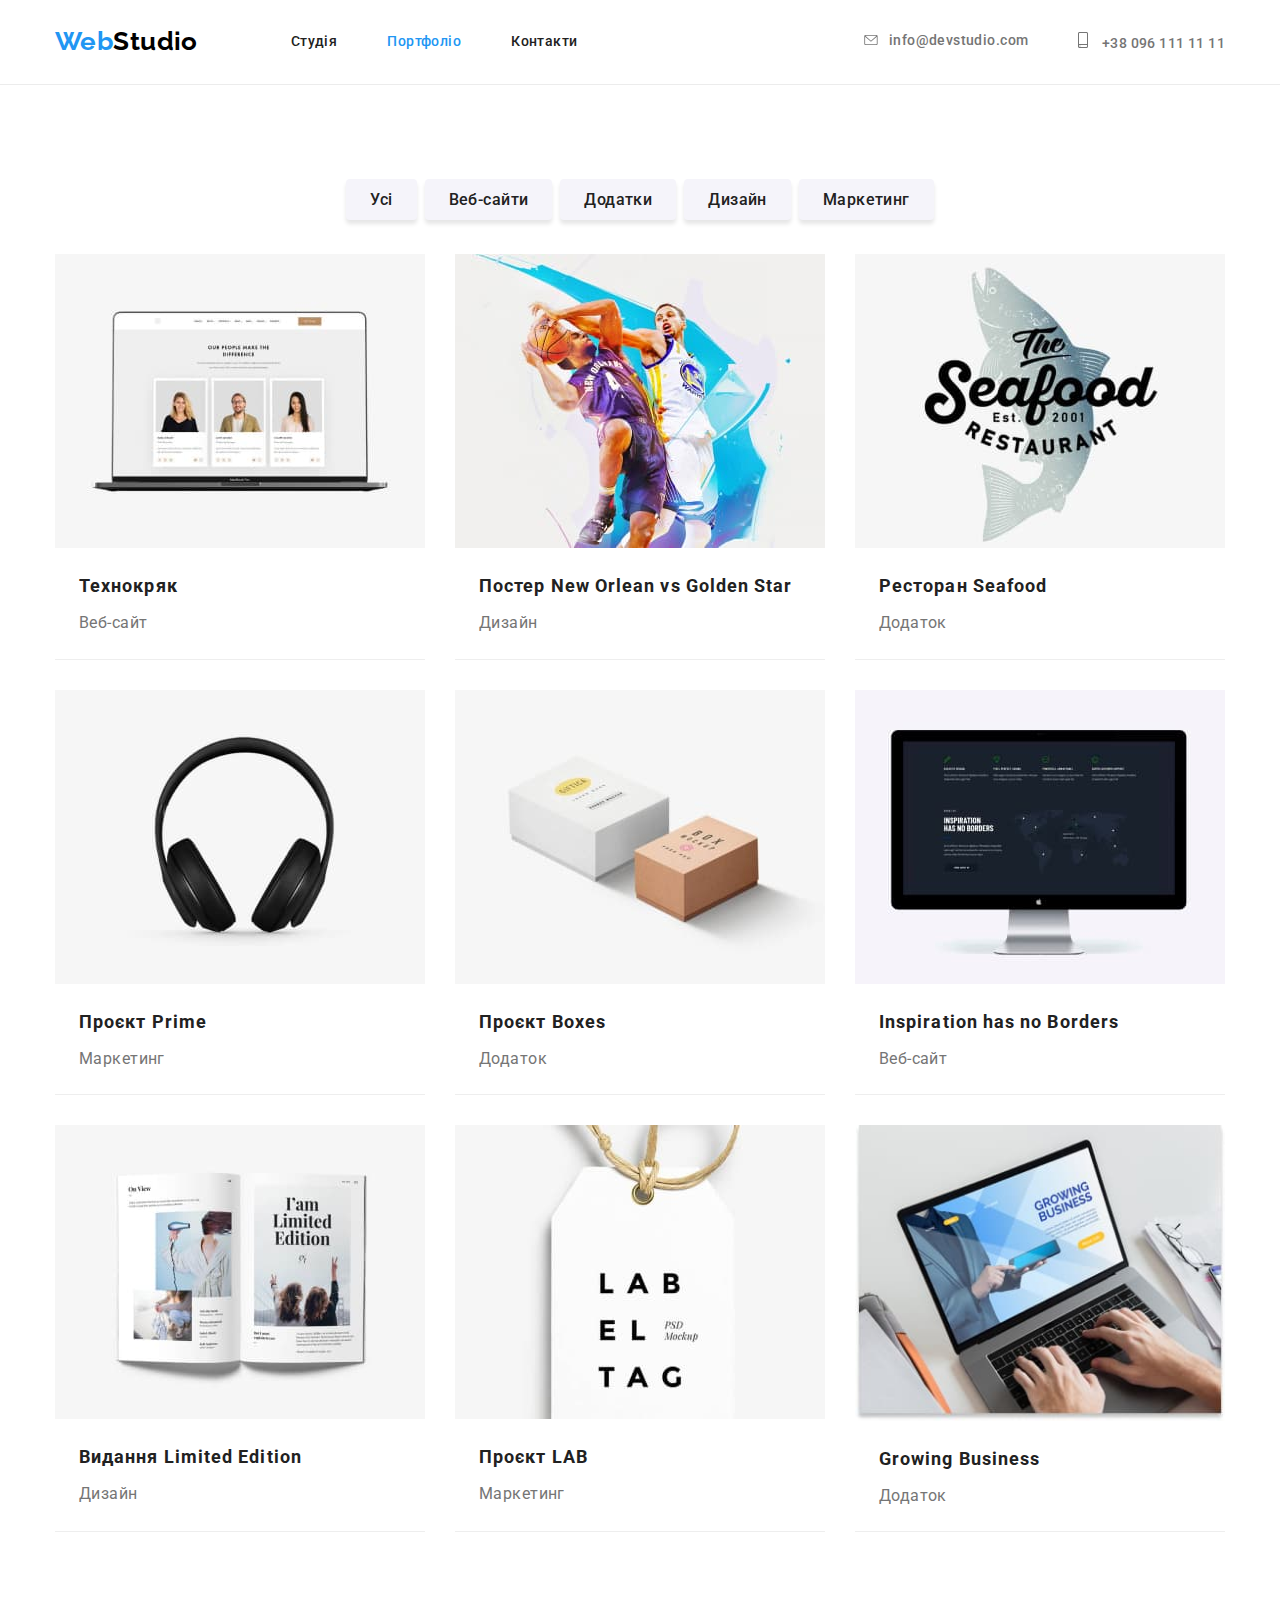
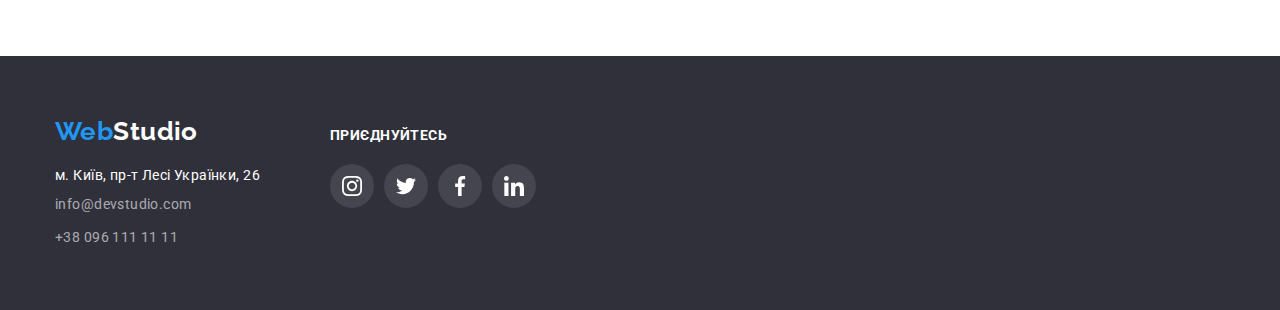
==== portfolio.html @ 39c53eb2 "hw4" ====
<!DOCTYPE html>
<html lang="uk">
<head>
    <meta charset="UTF-8">
    <meta http-equiv="X-UA-Compatible" content="IE=edge">
    <meta name="viewport" content="width=device-width, initial-scale=1.0">
    <title>Портфоліо </title>
    <link rel="stylesheet"
    href="https://cdnjs.cloudflare.com/ajax/libs/modern-normalize/1.0.0/modern-normalize.min.css"/>
    <link href="https://fonts.googleapis.com/css2?family=Raleway:wght@700&family=Roboto:wght@400;500;700;900&display=swap" rel="stylesheet">
    <link rel="stylesheet" href="./css/styles.css">
</head>
<body>
  <header>
    <div class="container wrapper">
         
        <nav class="menu">
            <a href="./index.html" class="logo link" lang="en"><span class="logo-blue">Web</span><span
                class="logo-black">Studio</span></a>
<!-- Навігація  -->                
           <ul class=" list list-flex">
        <li><a href="./index.html" class=" menu-nav link">Студія</a></li>
        <li><a href="./portfolio.html" class=" link current">Портфоліо</a></li>
        <li><a href="./" class="menu-nav link">Контакти</a></li>
    </ul>
 </nav>
 <!-- Контакти  --></ul>
                </nav>
                <ul class="list  list-flex">
                    <li>
                        <a href="mailto:info@devstudio.com" class="menu-contact link link-nav">
                            <svg class="menu-icons" width="16" height="10">
                      <use href="./images/icons.svg.svg#icon-envelope"></use>
                    </svg>info@devstudio.com</a>
                    </li>
                    <li>
                     <a href="tel:+380961111111" class="menu-contact link link-nav">
                    <svg class="menu-icons" width="10" height="16">
                      <use href="./images/icons.svg.svg#icon-smartphone"></use>
                    </svg> +38 096 111 11 11</a>
                    </li>
                    </ul>
</div>  
</header>
    <main>
<!-- Продукти -->
      <section  class="navigation-projects">
        <div class="container">
            <h1 class="section-title visually-hidden" > Проєкти </h1>
     <ul class="list  projects-filter">
        <li class="projects-list">
            <button type="button" class="buttons current hero-button">Усі</button>
        </li>
        <li class="projects-list">
            <button type="button" class="buttons  hero-button"> Веб-сайти </button>
        </li>
        <li class="projects-list">
            <button type="button" class="buttons  hero-button"> Додатки</button>
        </li>
        <li class="projects-list"> 
            <button type="button" class="buttons hero-button"> Дизайн </button>
        </li>
        <li class="projects-list">
            <button type="button" class="buttons  hero-button">Маркетинг</button>
        </li>
       </ul>
<!-- Наші роботи -->
       <ul class="list portfolio-items ">
        <li  class="portfolio-element">
            <a href="#" class="link">
                <img src="./images/photo_1.jpg" alt="зображення веб сайту " width="370" height="294">
                 <div class="portfolio-cards">
                <h2 class="section-title  portfolio-title">Технокряк</h2>
                <p class="portfolio-text">Веб-сайт</p>
            </div>
            </a>
        </li>
        <li class="portfolio-element">
            <a href="#" class="link">
            <img src="./images/photo_2.jpg" alt="змагання" width="370" height="294" >
             <div class="portfolio-cards">
            <h2 class="section-title portfolio-title">Постер New Orlean vs Golden Star</h2>
            <p class="portfolio-text"> Дизайн</p>
        </div>
        </a>
        </li>
        <li class="portfolio-element">
            <a href="#" class="link">
            <img src="./images/photo_3.jpg" alt="логотип ресторану" width="370" height="294" >
             <div class="portfolio-cards">
            <h2 class="section-title portfolio-title"> Ресторан Seafood</h2>
            <p class="portfolio-text">Додаток</p>
        </div>
        </a>
        </li>

            <li class="portfolio-element">
                <a href="#" class="link">
                <img src="./images/photo_4.jpg" alt="навушники" width="370" height="294" >
                 <div class="portfolio-cards">
                <h2 class="section-title portfolio-title"> Проєкт Prime </h2>
                <p class="portfolio-text">Маркетинг</p>
            </div>
            </a>
            </li>
            <li class="portfolio-element">
                <a href="#" class="link"> 
                <img src="./images/photo_5.jpg" alt="дві коробки" width="370" height="294" >
                 <div class="portfolio-cards">
                    <h2 class="section-title portfolio-title">Проєкт Boxes</h2>
                    <p class="portfolio-text">Додаток</p>
        </div>
            </a>
            </li>

            <li class="portfolio-element">
                <a href="#" class="link">
                <img src="./images/photo_6.jpg" alt="монітор" width="370" height="294" >
                 <div class="portfolio-cards"><h2 class="section-title portfolio-title">Inspiration has no Borders</h2>
            <p class="portfolio-text">Веб-сайт</p>
        </div>
            </a>
            </li>

            <li class="portfolio-element">
                <a href="#" class="link">
                <img src="./images/photo_7.jpg" width="370" height="294" alt="журнал">
                 <div class="portfolio-cards">
                <h2 class="section-title portfolio-title">Видання Limited Edition</h2>
            <p class="portfolio-text">Дизайн</p>
        </div>
            </a>
            </li>
            <li class="portfolio-element">
                <a href="#" class="link">
                <img src="./images/photo_8.jpg" width="370" height="294" alt="металічна підвіска ">
                 <div class="portfolio-cards">
                <h2 class="section-title portfolio-title">Проєкт LAB</h2>
                <p class="portfolio-text">Маркетинг</p>
            </div>
            </a>
            </li>
            
            <li class="portfolio-element">
                <a href="#" class="link">
                <img src="./images/photo_9.jpg" width="370" alt="ноут бук">
                 <div class="portfolio-cards">
                <h2 class="section-title portfolio-title">Growing Business</h2>
            <p class="portfolio-text">Додаток</p>
        </div>
     </a>
        </li>
    </ul>
</div>
</section>
</main>
<!--Футер -->
<footer class="footer">
    <div class="container">
      <div class="footer-container">
        <div class="footer-wrapper">
            <a href="./index.html" class="logo link logo-white" lang="en"><span class="logo-blue">Web</span><span
                class="footer-studio">Studio</span></a>
            <address>
              <ul class="contacts-list">
               <li class="logo-white">
                 <a href="https://www.google.com/maps/d/viewer?mid=10uSM3H-mIU3GznYo2szRIEphczw&h" target="_blank" rel="noreferrer noopener"
                    class="link footer-list "><span class="footer-address">
                         м. Київ, пр-т Лесі Українки, 26 </span></a>
                </li>
                <li>
                  <a href="mailto:info@devstudio.com" class="link footer-contacts footer-list" >info@devstudio.com</a>
                </li>
                <li>
                  <a href="tel:+380961111111" class="link footer-contacts">+38 096 111 11 11</a>
                </li>
              </ul>
             </address>
            </div>
            <div class="footer-social">
              <p class="footer-title">Приєднуйтесь</p>
              <ul class="social-list list">
                <li class="social-item">
                  <a href="#" class="social-link social-list-item ">
                    <svg class="social-icon">
                      <use href="./images/icons.svg.svg#icon-instagram-2"></use>
                    </svg>
                  </a>
                </li>
                <li class="social-item" >
                   <a href="#" class="social-link social-list-item ">
                  <svg class="social-icon">
                    <use href="./images/icons.svg.svg#icon-twitter-1"></use>
                  </svg>
                </a>

                </li>
                <li class="social-item">
                  <a href="#" class="social-link social-list-item ">
                    <svg class="social-icon">
                      <use href="./images/icons.svg.svg#icon-facebook-1"></use>
                    </svg>
                  </a>
                </li>
                <li class="social-item">
                  <a href="#" class="social-link social-list-item ">
                    <svg class="social-icon">
                      <use href="./images/icons.svg.svg#icon-linkedin-1"></use>
                    </svg>
                  </a>
                </li>
              </ul>
        </div>
     </div> 
</footer>
</body>
</html>
---- css/styles.css ----
/*
 wrapper, list, current, menu-nav, list-flex-  Навігація 
 link ,section-title,portfolio-title,  portfolio-text .portfolio-items . projects-filter .portfolio-element portfolio-cards- Наші роботи 
 link,footer,footer-wrapper,logo,logo-white,footer-address footer-list- - Футер
 menu, -Лого
 menu-nav, menu-contact, list-flex, link-nav- Контакти
 current,visually-hidden,title-size,section-works , list-works ,list-fotos - Чим займаємось 
 hero ,hero-container,hero-title, hero-button , section-features - Герой 
 list-title, list-text ,features-list -Особливості 
 title-size, team , team-name ,team-list, team-items ,cards ,team-foto - Наша команда 
 buttons buttons:focus,buttons:hover,navigation-projects- Продукти 
*/
:root {
  --primary-text-color: #212121;
  --nav-contact-color: #757575;
  --title-text-color: #000000;
  --accent-color: #2196F3;
  --title-color: #FFFFFF;
  --background-accent-color: #2f303a;
  --team-background-color: #f5f4fa;
  --footer-email-tel: rgba(255, 255, 255, 0.6);
  --footer-social-link: rgba(255, 255, 255, 0.1);
  --header-border: #ececec;
  --portfolio-border: #eeeeee;
  --team-social-icon: #afb1b8;

}

/*----------BODY----------*/

body {
  font-family: "Roboto", sans-serif;
  font-weight: 400;
  font-size: 14px;
  line-height: 1.2;
  letter-spacing: 0.03em;
  background-color: var(--title-color);
  color: var(--nav-contact-color);
}


button {
  cursor: pointer;
}

address {
  font-style: normal;
}

header {
  border-bottom: 1px solid var(--header-border);
}

img {
  display: block;
}


h3,
p,
ul{
  margin: 0px;
  padding: 0px;
}
.visually-hidden {
  position: absolute;
  overflow: hidden;
  clip: rect(1px, 1px, 1px, 1px);
  padding: 0;
  border: 0;
  height: 1px;
  width: 1px;

}



.container {
  width: 1200px;
  padding-left: 15px;
  padding-right: 15px;
  text-align: center;
  margin-right: auto;
  margin-left: auto;
}

.wrapper {

  display: flex;

  justify-content: space-between;

  align-items: center;

  text-align: left;

}


.list {
  list-style: none;
  margin: 0;
  padding: 0;
}



.link {
  text-decoration: none;
  list-style: none;

}


.section-title {
  font-weight: 700;
  color: var(--primary-text-color)
}


/*----------HEADER----------*/
.menu {
  font-weight: 500;
  display: flex;
  align-items: center;
}

.current {
  color: var(--accent-color);
}

.menu-nav {
  color: var(--primary-text-color);
}

.menu-contact {
  color: var(--nav-contact-color);
  font-weight: 500;
}

.menu-icons {
 
  fill: currentColor;
  color: inherit;
  margin-right: 10px;

}

.features-icon {
  display: flex;
  align-items: center;
  justify-content: center;

  width: 100%;
  height: 120px;
  background-color: var(--team-background-color);
  border-radius: 4px;
  margin-bottom: 30px;
}

.social-list {
  display: flex;
  justify-content: center;
 margin-top: 16px;
  
}

.social-list {
  color: var(--team-social-icon);
}

.social-link {
  background-color: var(--title-color);
  fill: currentColor;
  color: inherit;
}

.social-link {
  display: flex;
  align-items: center;
  justify-content: center;
  border-radius: 50%;
  width: 100%;
  height: 100%;
  fill: currentColor;
  color: inherit;
}
.social-item{
  width: 44px;
  height: 44px;
}

.social-item:not(:last-child) {
  margin-right: 10px;
}

.social-icon {
  width: 20px;
  height: 20px;
}

.social-link:hover,
.social-link:focus,
.footer .social-link:hover,
.footer .social-link:focus {
  background-color: var(--accent-color);
  color: var(--title-color);
}

.logo {
  font-family: "Raleway", san-serif;
  font-weight: 700;
  font-size: 26px;
  line-height: inherit;
  margin-right: 93px;
}

.logo-blue {
  color: var(--accent-color);
}

.logo-black {
  color: var(--title-text-color)
}



.current,
.menu-nav:hover,
.menu-nav:focus,
.menu-contact:hover,
.menu-contact:focus,
.footer-contacts:hover,
.footer-contacts:focus {
  color: var(--accent-color);
}

.list-flex {
  display: flex;
}

.list-flex>li:not(:last-child) {
  margin-right: 50px;
}

.link-nav {
  display: block;
  padding-top: 32px;
  padding-bottom: 32px;

}



/*----------Герой----------*/



 




.hero {
  text-align: center;
  padding-top: 200px;
  padding-bottom: 200px;
  margin-left: auto;
  margin-right: auto;
  height: 600px;
  max-width: 1600px;
  background-image: linear-gradient(to right, rgba(47, 48, 58, 0.4), rgba(47, 48, 58, 0.4)), url(../images/hero.jpg);
  background-repeat: no-repeat;
  background-position: center;
  background-size: cover;
  outline: 1px solid var(--title-text-color);
  background-color: var(--background-accent-color);}




.hero-container {
  max-width: 696px;
  margin-left: auto;
  margin-right: auto;
}

.hero-title,
.hero-button {
  letter-spacing: 0.06em;
  color: var(--title-color);


}


.hero-title {
  font-weight: 900;
  font-size: 44px;
  line-height: 1.4;
  text-transform: uppercase;

  margin-top: 0;
  margin-bottom: 30px;
  padding: 0;


}


.hero-button {
  font-family: inherit;
  font-weight: 700;
  font-size: 16px;
  line-height: 1.9;
  background-color: var(--accent-color);
  color: var(--title-color);
  border-radius: 4px;
  border-color: transparent;
}

.hero-btn {
  padding: 10px 32px;
  min-width: 200px;
}

/*----------Особливості----------*/

.list-title {
  text-transform: uppercase;
  margin-bottom: 10px;
}

.list-text {
  line-height: 1.7;
}

.section-features {
  padding-top: 94px;
  padding-bottom: 94px;
}

.features-list {
  display: flex;
  text-align: left;
}

.features-list>li {
  width: calc((100% - (3 * 30px)) / 4);
}

.features-list>li:not(:last-child) {
  margin-right: 30px;
}

/*----------Чим займаємося---------*/
.title-size {
  font-size: 36px;
 margin: 0px 0px 50px 0px;
}

.section-works {
  padding-bottom: 94px;
}

.list-works>li:not(:last-child) {
  margin-right: 30px;
}

.list-works {
  display: flex;
  margin-top: 50px;
}

.list-fotos {
  display: block;
}


/*----------Наша команда----------*/
.team {
  background-color: var(--team-background-color);
  padding-top: 94px;
  padding-bottom: 94px;
}

.team-name,
.professions {
  font-size: 16px;
}

.professions {
  margin-top: 0;
  margin-bottom: 0;
}

.team-name {
  font-weight: 500;
  color: var(--primary-text-color);
  margin-top: 0;
  margin-bottom: 10px;
}


.team-list {
  display: flex;
}

.team-items {
  box-shadow: 0 1px 3px rgba(0, 0, 0, 0.12), 0 1px 1px rgba(0, 0, 0, 0.14), 0 2px 1px rgba(0, 0, 0, 0.2);
  border-radius: 0 0 4px 4px;
  background-color: var(--title-color);
}

.team-items:not(:last-child) {
  margin-right: 30px;
}

.cards {
  margin-top: 30px;
  margin-bottom: 30px;
}

.team-foto {
  display: block;
}

/*----------Our customers----------*/
.customers {
  padding-top: 94px;
  padding-bottom: 94px;
}

.customers-list {
  display: flex;
  color: var(--team-social-icon);
}

.customers-item {
  display: flex;
  justify-content: center;
  align-items: center;
  width: 170px;
  height: 90px;
}

.customers-item:not(:last-child) {
  margin-right: 30px;
}

.customers-link {
  display: flex;
  align-items: center;
  justify-content: center;

  color: inherit;
  width: 100%;
  height: 100%;
  border: 1px solid var(--team-social-icon);
  border-radius: 4px;
}

.client-icon {
  fill: currentColor;
}

.customers-link:hover,
.customers-link:focus {
  color: var(--accent-color);
  border-color: var(--accent-color);
  outline: none;
}
/*----------Футер-------*/
.contacts-list{
list-style: none;
}

.footer {
  background-color: var(--background-accent-color);
  padding-top: 60px;
  padding-bottom: 60px;

}

.footer-wrapper {
  text-align: left;
  margin-right: 70px;
}
.footer-container{
  display: flex;
  align-items: baseline;
}

.footer .logo {
  display: inline-block;
  
  margin-right: 0px;
  margin-bottom: 20px;
}


.logo-white {
  color: var(--title-color);
}

.footer-address {
  color: var(--title-color);
}

.footer-contacts {
  line-height: 1.7;
  color: var(--footer-email-tel);
}


.footer-list {
  display: inline-block;
  margin-bottom: 9px;
}
.footer-social {
  width: 206px;
}

.footer-title{
  margin-top: 0;
  margin-bottom: 20px;
  font-weight: 700;
  font-size: 14px;
  line-height: 1.14;
  letter-spacing: 0.03em;
  text-transform: uppercase;
  text-align: start;
  color: var(--title-color);
}

.social-list .social-list-item{
  color: var(--title-color);

}
.social-list .social-list-item 
{
  background-color: var(--footer-social-link);
}
.social-item{
  width: 44px ;
  height: 44px;
}
/*----------Page Portfolio.html ----------*/



.buttons {
  padding: 6px 22px;
  font-family: inherit;
  font-weight: 500;
  font-size: 16px;
  line-height: 1.6;
  letter-spacing: inherit;
  color: var(--primary-text-color);
  background-color: var(--team-background-color);
  box-shadow: 0px 4px 4px 0px rgba(0, 0, 0, 0.1);
  }


.buttons:focus,
.buttons:hover {
  color: var(--title-color);
  background-color: var(--accent-color);
}

.portfolio-title {
  font-size: 18px;
  line-height: 2;
  letter-spacing: 0.06em;
  margin-bottom: 4px;
  padding-top: 20px;
  margin-top: 0;
}

.portfolio-text {
  font-size: 16px;
  line-height: 1.9;
  color: var(--nav-contact-color);
  margin-top: 0;
  margin-bottom: 0;
}



.navigation-projects {
  padding-top: 94px;
  padding-bottom: 94px;

}


.projects-filter {
display: flex;
justify-content: center;
 margin-bottom: 34px;

}

.projects-list:not(:last-child) {
  margin-right: 8px;
  

}
.projects-list{
box-shadow:inset ;
}


.portfolio-items {
  display: flex;
  flex-wrap: wrap;
}
/*  width: calc((100% - (2 * 30px)) / 3);
  100% ширини  батька відняти дві відстані між елементами по 30px і розділити на 3 колонки 
  */
.portfolio-element {
  margin-right: 30px;
  margin-bottom: 30px;
  width: calc((100% - (2 * 30px)) / 3);
border-bottom: 1px solid var(--portfolio-border);
}
/* кожному третьому правий марджин 0 */
.portfolio-element:nth-child(3n) {
  margin-right: 0;
}

.portfolio-cards {
  text-align: left;
  /* padding: 20px 24px; */
  margin-left: 24px;
  margin-right: 24px;
  margin-bottom: 20px;
  /* border-left: 1px solid var(--portfolio-border); */
}
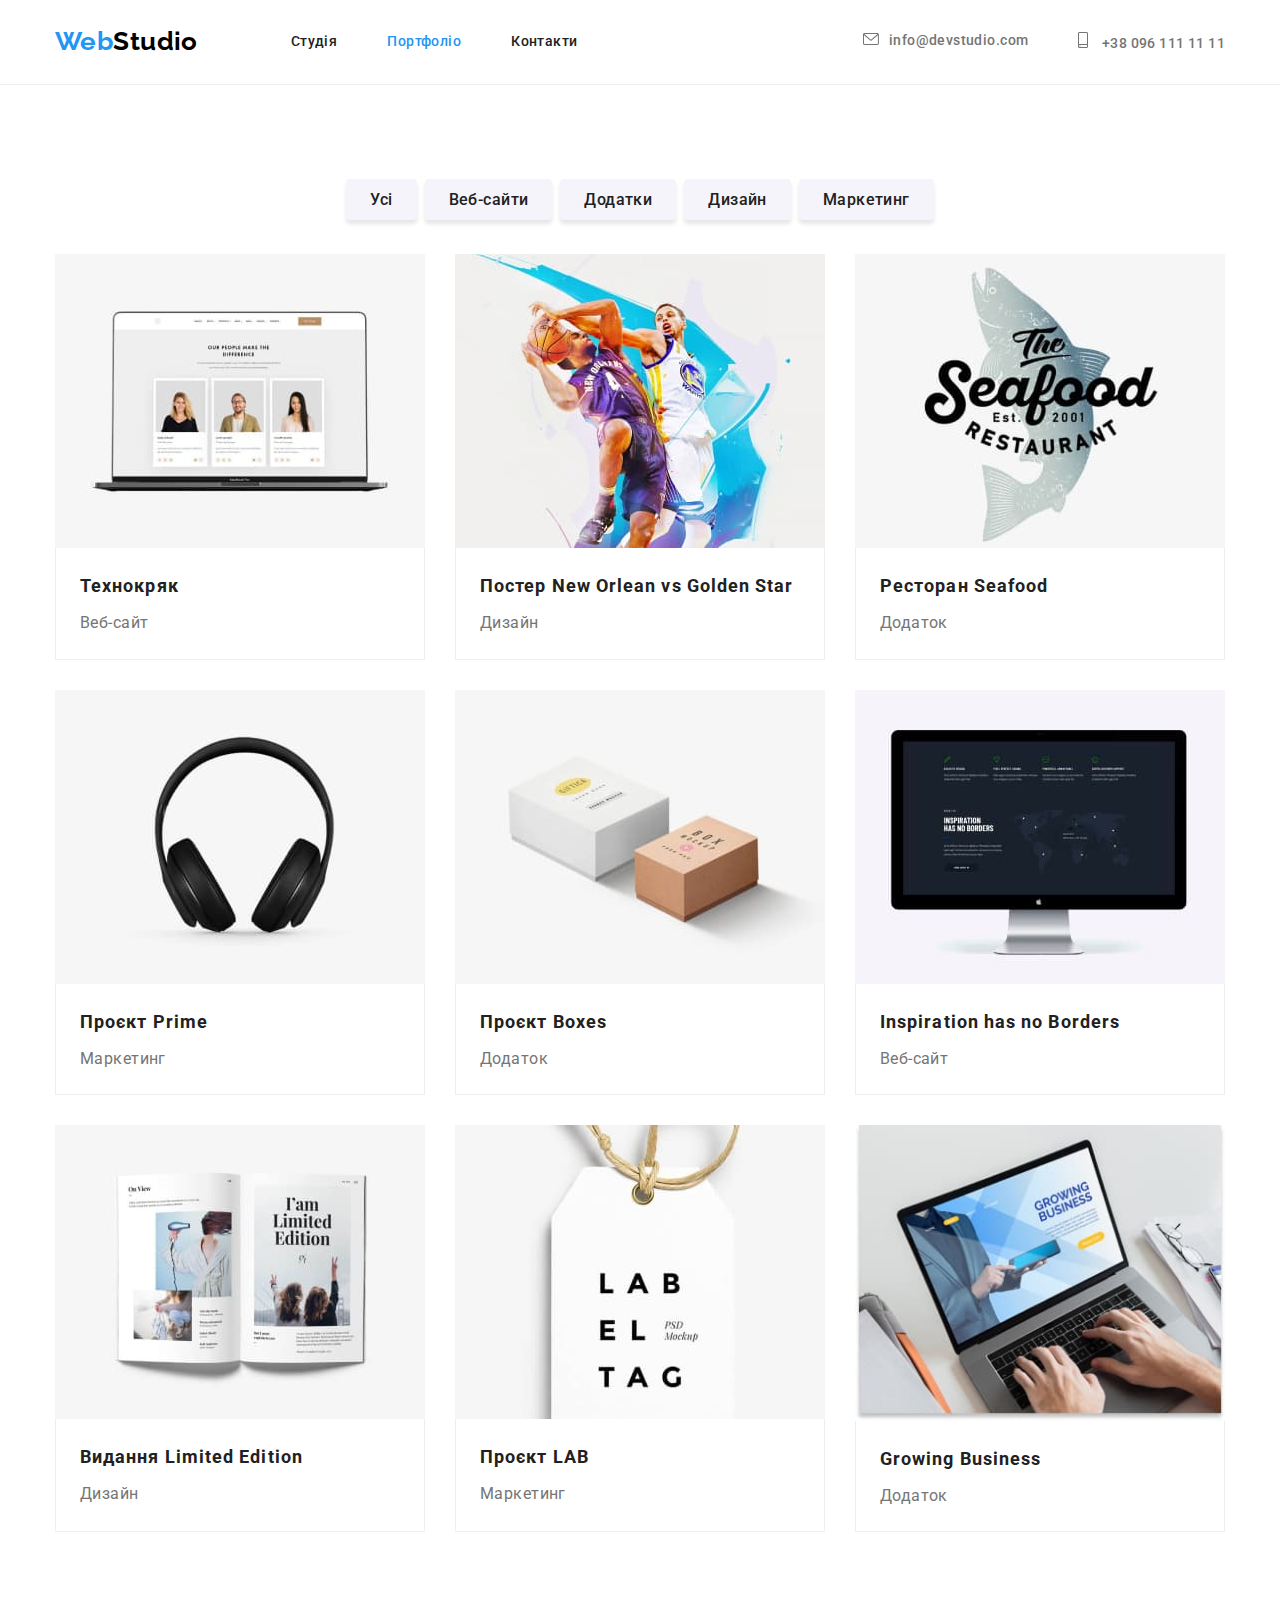
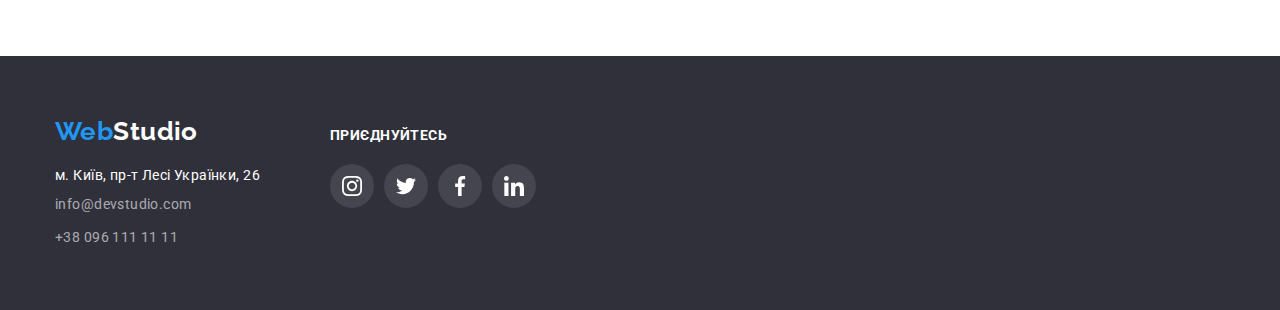
==== commit baf489cc: "hw4" ====
--- a/portfolio.html
+++ b/portfolio.html
@@ -29,7 +29,7 @@
                 <ul class="list  list-flex">
                     <li>
                         <a href="mailto:info@devstudio.com" class="menu-contact link link-nav">
-                            <svg class="menu-icons" width="16" height="10">
+                            <svg class="menu-icons" width="16" height="12">
                       <use href="./images/icons.svg.svg#icon-envelope"></use>
                     </svg>info@devstudio.com</a>
                     </li>
@@ -66,8 +66,8 @@
        </ul>
 <!-- Наші роботи -->
        <ul class="list portfolio-items ">
-        <li  class="portfolio-element">
-            <a href="#" class="link">
+        <li  class="portfolio-element ">
+            <a href="#" class="link link-hover"  >
                 <img src="./images/photo_1.jpg" alt="зображення веб сайту " width="370" height="294">
                  <div class="portfolio-cards">
                 <h2 class="section-title  portfolio-title">Технокряк</h2>
@@ -76,7 +76,7 @@
             </a>
         </li>
         <li class="portfolio-element">
-            <a href="#" class="link">
+            <a href="#" class="link link-hover">
             <img src="./images/photo_2.jpg" alt="змагання" width="370" height="294" >
              <div class="portfolio-cards">
             <h2 class="section-title portfolio-title">Постер New Orlean vs Golden Star</h2>
@@ -85,7 +85,7 @@
         </a>
         </li>
         <li class="portfolio-element">
-            <a href="#" class="link">
+            <a href="#" class="link link-hover">
             <img src="./images/photo_3.jpg" alt="логотип ресторану" width="370" height="294" >
              <div class="portfolio-cards">
             <h2 class="section-title portfolio-title"> Ресторан Seafood</h2>
@@ -95,7 +95,7 @@
         </li>
 
             <li class="portfolio-element">
-                <a href="#" class="link">
+                <a href="#" class="link link-hover ">
                 <img src="./images/photo_4.jpg" alt="навушники" width="370" height="294" >
                  <div class="portfolio-cards">
                 <h2 class="section-title portfolio-title"> Проєкт Prime </h2>
@@ -104,7 +104,7 @@
             </a>
             </li>
             <li class="portfolio-element">
-                <a href="#" class="link"> 
+                <a href="#" class="link link-hover "> 
                 <img src="./images/photo_5.jpg" alt="дві коробки" width="370" height="294" >
                  <div class="portfolio-cards">
                     <h2 class="section-title portfolio-title">Проєкт Boxes</h2>
@@ -114,7 +114,7 @@
             </li>
 
             <li class="portfolio-element">
-                <a href="#" class="link">
+                <a href="#" class="link link-hover">
                 <img src="./images/photo_6.jpg" alt="монітор" width="370" height="294" >
                  <div class="portfolio-cards"><h2 class="section-title portfolio-title">Inspiration has no Borders</h2>
             <p class="portfolio-text">Веб-сайт</p>
@@ -123,7 +123,7 @@
             </li>
 
             <li class="portfolio-element">
-                <a href="#" class="link">
+                <a href="#" class="link link-hover">
                 <img src="./images/photo_7.jpg" width="370" height="294" alt="журнал">
                  <div class="portfolio-cards">
                 <h2 class="section-title portfolio-title">Видання Limited Edition</h2>
@@ -132,7 +132,7 @@
             </a>
             </li>
             <li class="portfolio-element">
-                <a href="#" class="link">
+                <a href="#" class="link link-hover">
                 <img src="./images/photo_8.jpg" width="370" height="294" alt="металічна підвіска ">
                  <div class="portfolio-cards">
                 <h2 class="section-title portfolio-title">Проєкт LAB</h2>
@@ -142,7 +142,7 @@
             </li>
             
             <li class="portfolio-element">
-                <a href="#" class="link">
+                <a href="#" class="link link-hover">
                 <img src="./images/photo_9.jpg" width="370" alt="ноут бук">
                  <div class="portfolio-cards">
                 <h2 class="section-title portfolio-title">Growing Business</h2>
--- a/css/styles.css
+++ b/css/styles.css
@@ -573,7 +573,7 @@
   line-height: 2;
   letter-spacing: 0.06em;
   margin-bottom: 4px;
-  padding-top: 20px;
+
   margin-top: 0;
 }
 
@@ -606,9 +606,7 @@
   
 
 }
-.projects-list{
-box-shadow:inset ;
-}
+
 
 
 .portfolio-items {
@@ -631,9 +629,21 @@
 
 .portfolio-cards {
   text-align: left;
-  /* padding: 20px 24px; */
-  margin-left: 24px;
-  margin-right: 24px;
-  margin-bottom: 20px;
-  /* border-left: 1px solid var(--portfolio-border); */
+  padding: 20px 24px;
+  border-left: 1px solid var(--portfolio-border);
+    border-right: 1px solid var(--portfolio-border);
+}
+
+.projects-list:hover,
+.projects-list:focus {
+  box-shadow: 0px 1px 1px rgba(0, 0, 0, 0.12), 0px 4px 4px rgba(0, 0, 0, 0.06),
+    1px 4px 6px rgba(0, 0, 0, 0.16);
+}
+a {
+  display: block;
+}
+.link-hover:hover,
+.link-hover :focus {
+  box-shadow: 0px 1px 1px rgba(0, 0, 0, 0.12), 0px 4px 4px rgba(0, 0, 0, 0.06),
+    1px 4px 6px rgba(0, 0, 0, 0.16);
 }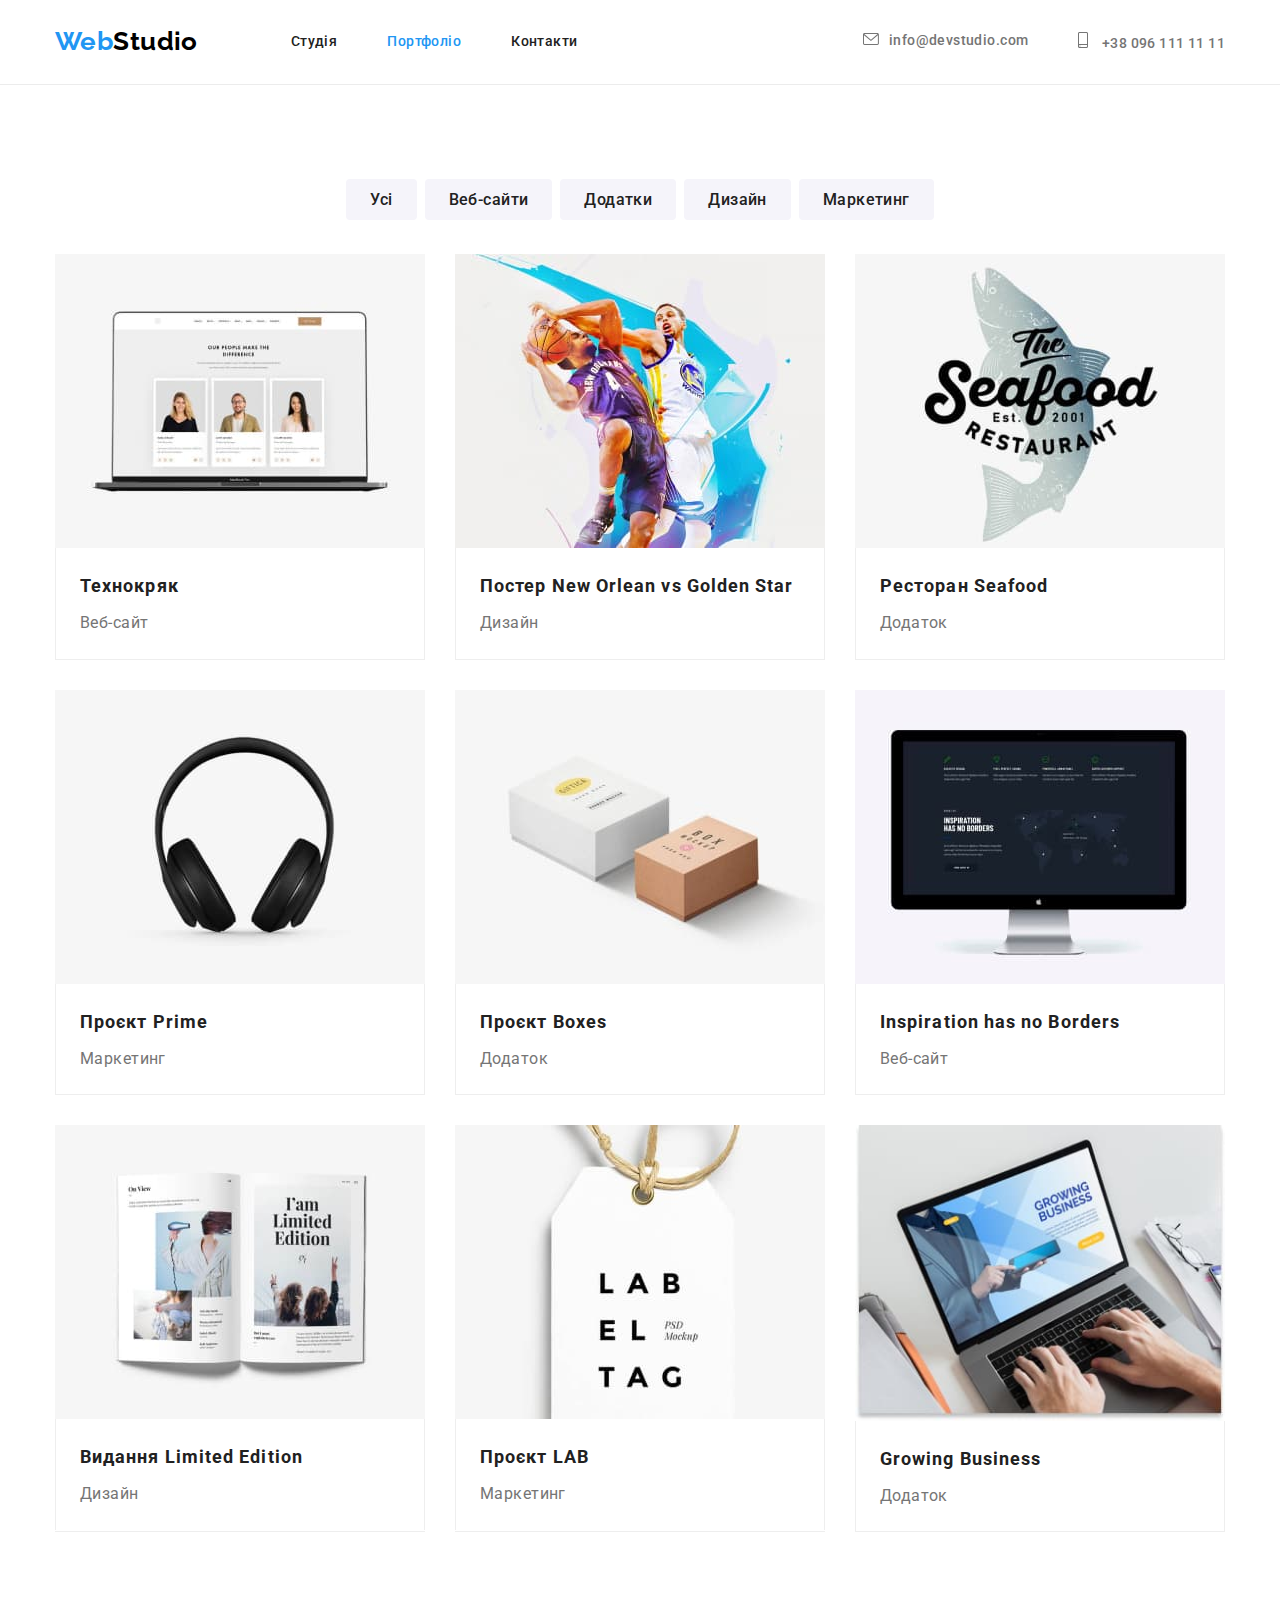
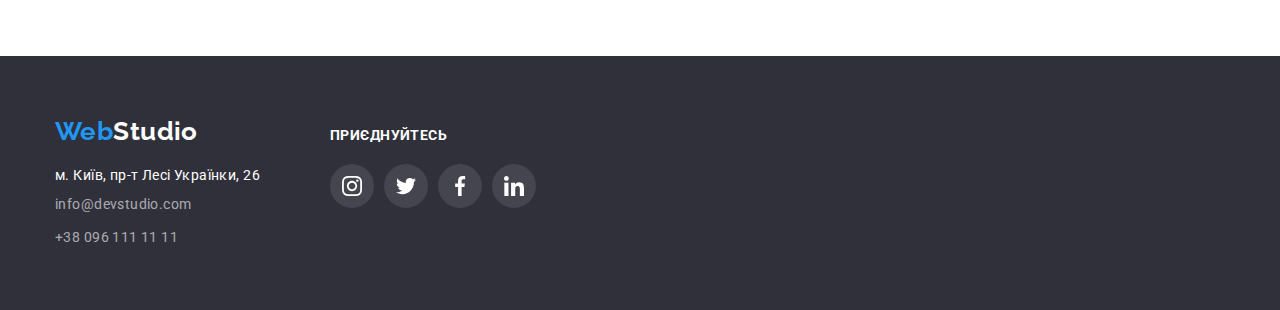
==== commit a097a359: "upd" ====
--- a/portfolio.html
+++ b/portfolio.html
@@ -67,7 +67,7 @@
 <!-- Наші роботи -->
        <ul class="list portfolio-items ">
         <li  class="portfolio-element ">
-            <a href="#" class="link link-hover"  >
+            <a href="#" class="link "  >
                 <img src="./images/photo_1.jpg" alt="зображення веб сайту " width="370" height="294">
                  <div class="portfolio-cards">
                 <h2 class="section-title  portfolio-title">Технокряк</h2>
@@ -76,7 +76,7 @@
             </a>
         </li>
         <li class="portfolio-element">
-            <a href="#" class="link link-hover">
+            <a href="#" class="link ">
             <img src="./images/photo_2.jpg" alt="змагання" width="370" height="294" >
              <div class="portfolio-cards">
             <h2 class="section-title portfolio-title">Постер New Orlean vs Golden Star</h2>
@@ -85,7 +85,7 @@
         </a>
         </li>
         <li class="portfolio-element">
-            <a href="#" class="link link-hover">
+            <a href="#" class="link">
             <img src="./images/photo_3.jpg" alt="логотип ресторану" width="370" height="294" >
              <div class="portfolio-cards">
             <h2 class="section-title portfolio-title"> Ресторан Seafood</h2>
@@ -95,7 +95,7 @@
         </li>
 
             <li class="portfolio-element">
-                <a href="#" class="link link-hover ">
+                <a href="#" class="link">
                 <img src="./images/photo_4.jpg" alt="навушники" width="370" height="294" >
                  <div class="portfolio-cards">
                 <h2 class="section-title portfolio-title"> Проєкт Prime </h2>
@@ -104,7 +104,7 @@
             </a>
             </li>
             <li class="portfolio-element">
-                <a href="#" class="link link-hover "> 
+                <a href="#" class="link "> 
                 <img src="./images/photo_5.jpg" alt="дві коробки" width="370" height="294" >
                  <div class="portfolio-cards">
                     <h2 class="section-title portfolio-title">Проєкт Boxes</h2>
@@ -114,7 +114,7 @@
             </li>
 
             <li class="portfolio-element">
-                <a href="#" class="link link-hover">
+                <a href="#" class="link ">
                 <img src="./images/photo_6.jpg" alt="монітор" width="370" height="294" >
                  <div class="portfolio-cards"><h2 class="section-title portfolio-title">Inspiration has no Borders</h2>
             <p class="portfolio-text">Веб-сайт</p>
@@ -123,7 +123,7 @@
             </li>
 
             <li class="portfolio-element">
-                <a href="#" class="link link-hover">
+                <a href="#" class="link ">
                 <img src="./images/photo_7.jpg" width="370" height="294" alt="журнал">
                  <div class="portfolio-cards">
                 <h2 class="section-title portfolio-title">Видання Limited Edition</h2>
@@ -132,7 +132,7 @@
             </a>
             </li>
             <li class="portfolio-element">
-                <a href="#" class="link link-hover">
+                <a href="#" class="link ">
                 <img src="./images/photo_8.jpg" width="370" height="294" alt="металічна підвіска ">
                  <div class="portfolio-cards">
                 <h2 class="section-title portfolio-title">Проєкт LAB</h2>
@@ -142,7 +142,7 @@
             </li>
             
             <li class="portfolio-element">
-                <a href="#" class="link link-hover">
+                <a href="#" class="link ">
                 <img src="./images/photo_9.jpg" width="370" alt="ноут бук">
                  <div class="portfolio-cards">
                 <h2 class="section-title portfolio-title">Growing Business</h2>
--- a/css/styles.css
+++ b/css/styles.css
@@ -23,6 +23,7 @@
   --header-border: #ececec;
   --portfolio-border: #eeeeee;
   --team-social-icon: #afb1b8;
+  --hero-btn: #188CE8;
 
 }
 
@@ -318,6 +319,10 @@
   border-radius: 4px;
   border-color: transparent;
 }
+.hero-button:hover,
+.hero-button:focus {
+  background-color: var(--hero-btn)
+}
 
 .hero-btn {
   padding: 10px 32px;
@@ -481,6 +486,10 @@
   padding-bottom: 60px;
 
 }
+.footer-list:hover .footer-address,
+.footer-list:focus .footer-address {
+  color: var(--accent-color);
+}
 
 .footer-wrapper {
   text-align: left;
@@ -517,6 +526,7 @@
   display: inline-block;
   margin-bottom: 9px;
 }
+
 .footer-social {
   width: 206px;
 }
@@ -558,7 +568,7 @@
   letter-spacing: inherit;
   color: var(--primary-text-color);
   background-color: var(--team-background-color);
-  box-shadow: 0px 4px 4px 0px rgba(0, 0, 0, 0.1);
+  
   }
 
 
@@ -566,6 +576,17 @@
 .buttons:hover {
   color: var(--title-color);
   background-color: var(--accent-color);
+  
+}
+
+.buttons:focus,
+.buttons:hover {
+  box-shadow: 0px 4px 4px 0px rgba(0, 0, 0, 0.1);
+}
+
+.portfolio-element > .link,
+.portfolio-element img {
+  display: block;
 }
 
 .portfolio-title {
@@ -615,17 +636,25 @@
 }
 /*  width: calc((100% - (2 * 30px)) / 3);
   100% ширини  батька відняти дві відстані між елементами по 30px і розділити на 3 колонки 
+
   */
+
+  /* кожному третьому правий марджин 0 */
+.portfolio-element:nth-child(3n) {
+  margin-right: 0;
+}
+
+
 .portfolio-element {
   margin-right: 30px;
   margin-bottom: 30px;
   width: calc((100% - (2 * 30px)) / 3);
 border-bottom: 1px solid var(--portfolio-border);
 }
-/* кожному третьому правий марджин 0 */
-.portfolio-element:nth-child(3n) {
-  margin-right: 0;
-}
+
+.portfolio-element > .link{
+
+  display: block;}
 
 .portfolio-cards {
   text-align: left;
@@ -639,11 +668,10 @@
   box-shadow: 0px 1px 1px rgba(0, 0, 0, 0.12), 0px 4px 4px rgba(0, 0, 0, 0.06),
     1px 4px 6px rgba(0, 0, 0, 0.16);
 }
-a {
-  display: block;
-}
-.link-hover:hover,
-.link-hover :focus {
+
+.portfolio-element > .link:hover,
+.portfolio-element > .link:focus {
   box-shadow: 0px 1px 1px rgba(0, 0, 0, 0.12), 0px 4px 4px rgba(0, 0, 0, 0.06),
     1px 4px 6px rgba(0, 0, 0, 0.16);
-}+}
+
